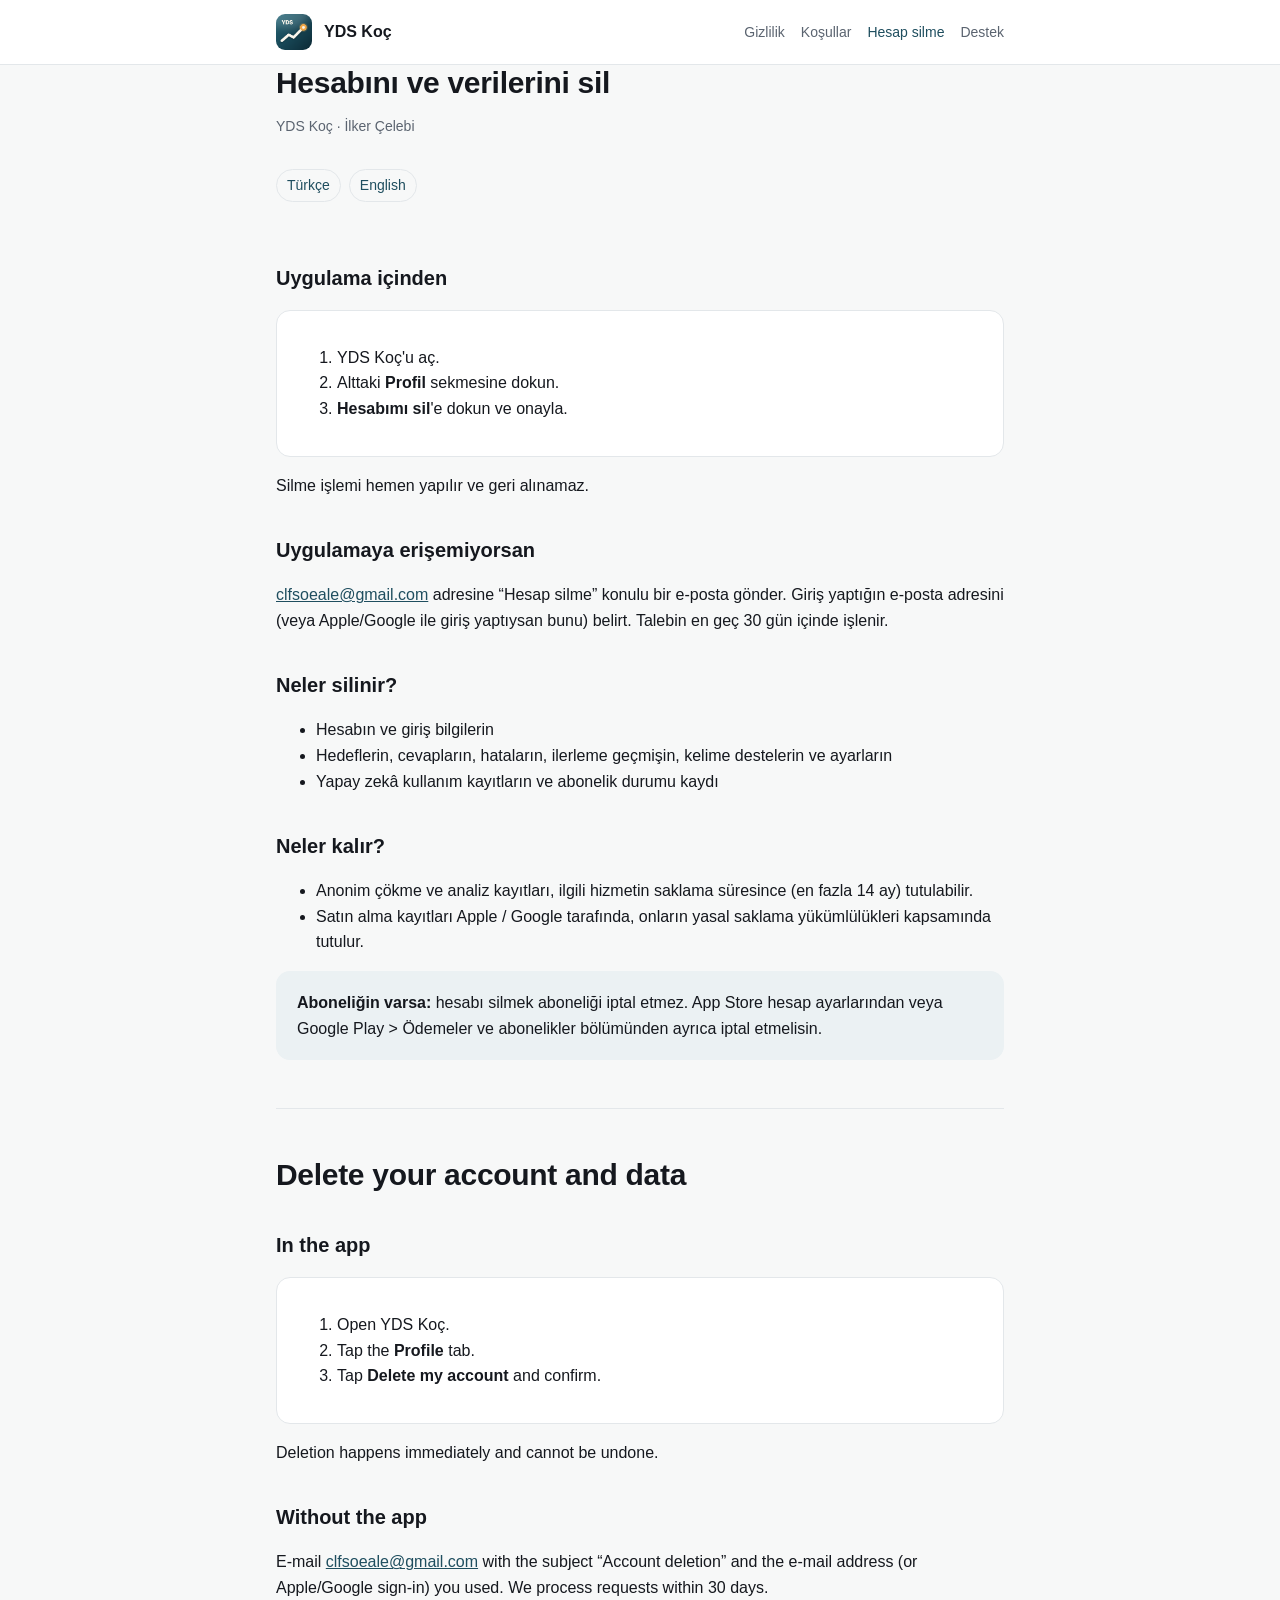
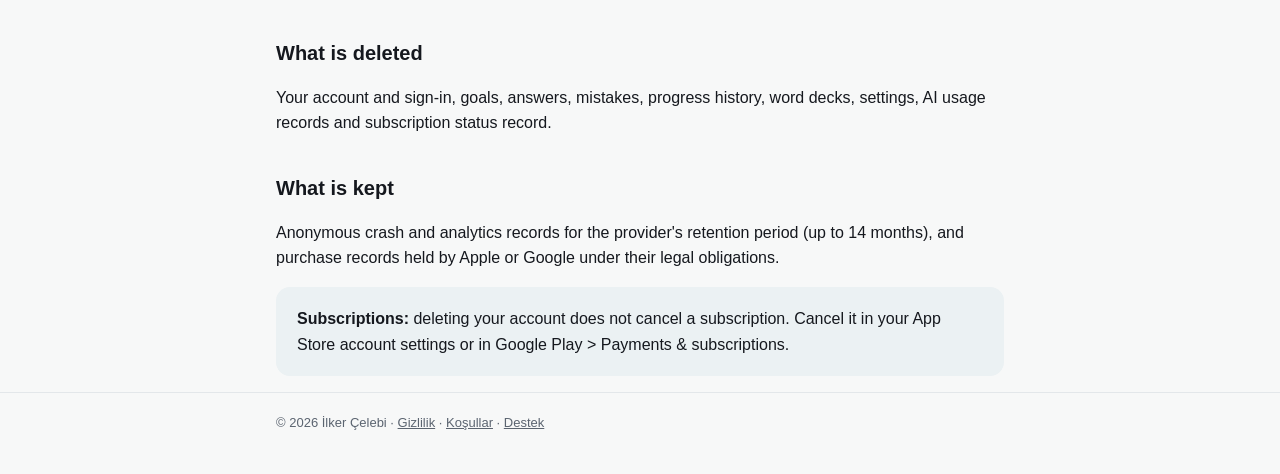
==== delete-account.html @ c04c9025 "Add YDS Koç legal, support and account deletion pages Co-Authored-By: Claude Opus 5.5 <noreply@anthr" ====
<!doctype html>
<html lang="tr">
<head>
<meta charset="utf-8">
<meta name="viewport" content="width=device-width, initial-scale=1">
<title>Hesap Silme · YDS Koç</title>
<meta name="description" content="YDS Koç hesabını ve verilerini nasıl silersin.">
<link rel="icon" href="icon.png">
<link rel="stylesheet" href="style.css">
</head>
<body>
<header class="site"><div class="wrap">
  <img src="icon.png" alt=""><a class="brand" href="./">YDS Koç</a>
  <nav><a href="privacy.html">Gizlilik</a><a href="terms.html">Koşullar</a><a href="delete-account.html" aria-current="page">Hesap silme</a><a href="support.html">Destek</a></nav>
</div></header>
<main class="wrap">
<h1>Hesabını ve verilerini sil</h1>
<p class="meta">YDS Koç · İlker Çelebi</p>
<div class="lang"><a href="#tr">Türkçe</a><a href="#en">English</a></div>

<section id="tr">
<h2>Uygulama içinden</h2>
<div class="card">
<ol>
<li>YDS Koç'u aç.</li>
<li>Alttaki <strong>Profil</strong> sekmesine dokun.</li>
<li><strong>Hesabımı sil</strong>'e dokun ve onayla.</li>
</ol>
</div>
<p>Silme işlemi hemen yapılır ve geri alınamaz.</p>

<h2>Uygulamaya erişemiyorsan</h2>
<p><a href="mailto:clfsoeale@gmail.com?subject=YDS%20Ko%C3%A7%20hesap%20silme">clfsoeale@gmail.com</a> adresine “Hesap silme” konulu bir e-posta gönder. Giriş yaptığın e-posta adresini (veya Apple/Google ile giriş yaptıysan bunu) belirt. Talebin en geç 30 gün içinde işlenir.</p>

<h2>Neler silinir?</h2>
<ul>
<li>Hesabın ve giriş bilgilerin</li>
<li>Hedeflerin, cevapların, hataların, ilerleme geçmişin, kelime destelerin ve ayarların</li>
<li>Yapay zekâ kullanım kayıtların ve abonelik durumu kaydı</li>
</ul>
<h2>Neler kalır?</h2>
<ul>
<li>Anonim çökme ve analiz kayıtları, ilgili hizmetin saklama süresince (en fazla 14 ay) tutulabilir.</li>
<li>Satın alma kayıtları Apple / Google tarafında, onların yasal saklama yükümlülükleri kapsamında tutulur.</li>
</ul>
<div class="card note"><strong>Aboneliğin varsa:</strong> hesabı silmek aboneliği iptal etmez. App Store hesap ayarlarından veya Google Play &gt; Ödemeler ve abonelikler bölümünden ayrıca iptal etmelisin.</div>
</section>

<hr>

<section id="en" lang="en">
<h1>Delete your account and data</h1>
<h2>In the app</h2>
<div class="card"><ol>
<li>Open YDS Koç.</li>
<li>Tap the <strong>Profile</strong> tab.</li>
<li>Tap <strong>Delete my account</strong> and confirm.</li>
</ol></div>
<p>Deletion happens immediately and cannot be undone.</p>
<h2>Without the app</h2>
<p>E-mail <a href="mailto:clfsoeale@gmail.com?subject=YDS%20Ko%C3%A7%20account%20deletion">clfsoeale@gmail.com</a> with the subject “Account deletion” and the e-mail address (or Apple/Google sign-in) you used. We process requests within 30 days.</p>
<h2>What is deleted</h2>
<p>Your account and sign-in, goals, answers, mistakes, progress history, word decks, settings, AI usage records and subscription status record.</p>
<h2>What is kept</h2>
<p>Anonymous crash and analytics records for the provider's retention period (up to 14 months), and purchase records held by Apple or Google under their legal obligations.</p>
<div class="card note"><strong>Subscriptions:</strong> deleting your account does not cancel a subscription. Cancel it in your App Store account settings or in Google Play &gt; Payments &amp; subscriptions.</div>
</section>
</main>
<footer><div class="wrap">© 2026 İlker Çelebi · <a href="privacy.html">Gizlilik</a> · <a href="terms.html">Koşullar</a> · <a href="support.html">Destek</a></div></footer>
</body>
</html>
---- style.css ----
:root {
  --ink: #15181e;
  --muted: #5b6470;
  --line: #e3e7ea;
  --bg: #f7f8f8;
  --surface: #ffffff;
  --primary: #1f4e5f;
  --primary-tint: #ebf1f3;
  --accent: #c9822b;
}
@media (prefers-color-scheme: dark) {
  :root {
    --ink: #e8ecef;
    --muted: #a3adb7;
    --line: #2a3238;
    --bg: #101416;
    --surface: #161c1f;
    --primary: #8fc1d1;
    --primary-tint: #1b2a30;
  }
}
* { box-sizing: border-box; }
html { -webkit-text-size-adjust: 100%; }
body {
  margin: 0;
  background: var(--bg);
  color: var(--ink);
  font: 16px/1.6 -apple-system, BlinkMacSystemFont, "Segoe UI", Roboto, sans-serif;
}
header.site {
  border-bottom: 1px solid var(--line);
  background: var(--surface);
}
header.site .wrap { display: flex; align-items: center; gap: 12px; padding-top: 14px; padding-bottom: 14px; }
header.site img { width: 36px; height: 36px; border-radius: 9px; }
header.site a.brand { color: var(--ink); text-decoration: none; font-weight: 650; }
nav { margin-left: auto; display: flex; gap: 16px; flex-wrap: wrap; font-size: 14px; }
nav a { color: var(--muted); text-decoration: none; }
nav a:hover, nav a[aria-current] { color: var(--primary); }
.wrap { max-width: 760px; margin: 0 auto; padding: 0 16px; }
main { padding: 32px 0 64px; }
h1 { font-size: 30px; line-height: 1.2; margin: 0 0 6px; letter-spacing: -0.01em; }
h2 { font-size: 20px; margin: 36px 0 8px; }
h3 { font-size: 16px; margin: 22px 0 4px; }
p, li { color: var(--ink); }
.meta { color: var(--muted); font-size: 14px; margin-bottom: 24px; }
a { color: var(--primary); }
.lang { display: inline-flex; gap: 8px; margin: 8px 0 24px; font-size: 14px; }
.lang a { padding: 4px 10px; border: 1px solid var(--line); border-radius: 999px; text-decoration: none; }
.card {
  background: var(--surface);
  border: 1px solid var(--line);
  border-radius: 14px;
  padding: 18px 20px;
  margin: 16px 0;
}
.note { background: var(--primary-tint); border-color: transparent; }
table { width: 100%; border-collapse: collapse; font-size: 15px; }
th, td { text-align: left; vertical-align: top; padding: 8px 10px 8px 0; border-bottom: 1px solid var(--line); }
th { color: var(--muted); font-weight: 600; }
.table-scroll { overflow-x: auto; }
hr { border: 0; border-top: 1px solid var(--line); margin: 48px 0; }
.hero { display: flex; gap: 20px; align-items: center; margin-bottom: 8px; }
.hero img { width: 88px; height: 88px; border-radius: 20px; }
.tag { color: var(--accent); font-weight: 600; }
footer { border-top: 1px solid var(--line); color: var(--muted); font-size: 13px; padding: 20px 0 40px; }
footer a { color: var(--muted); }
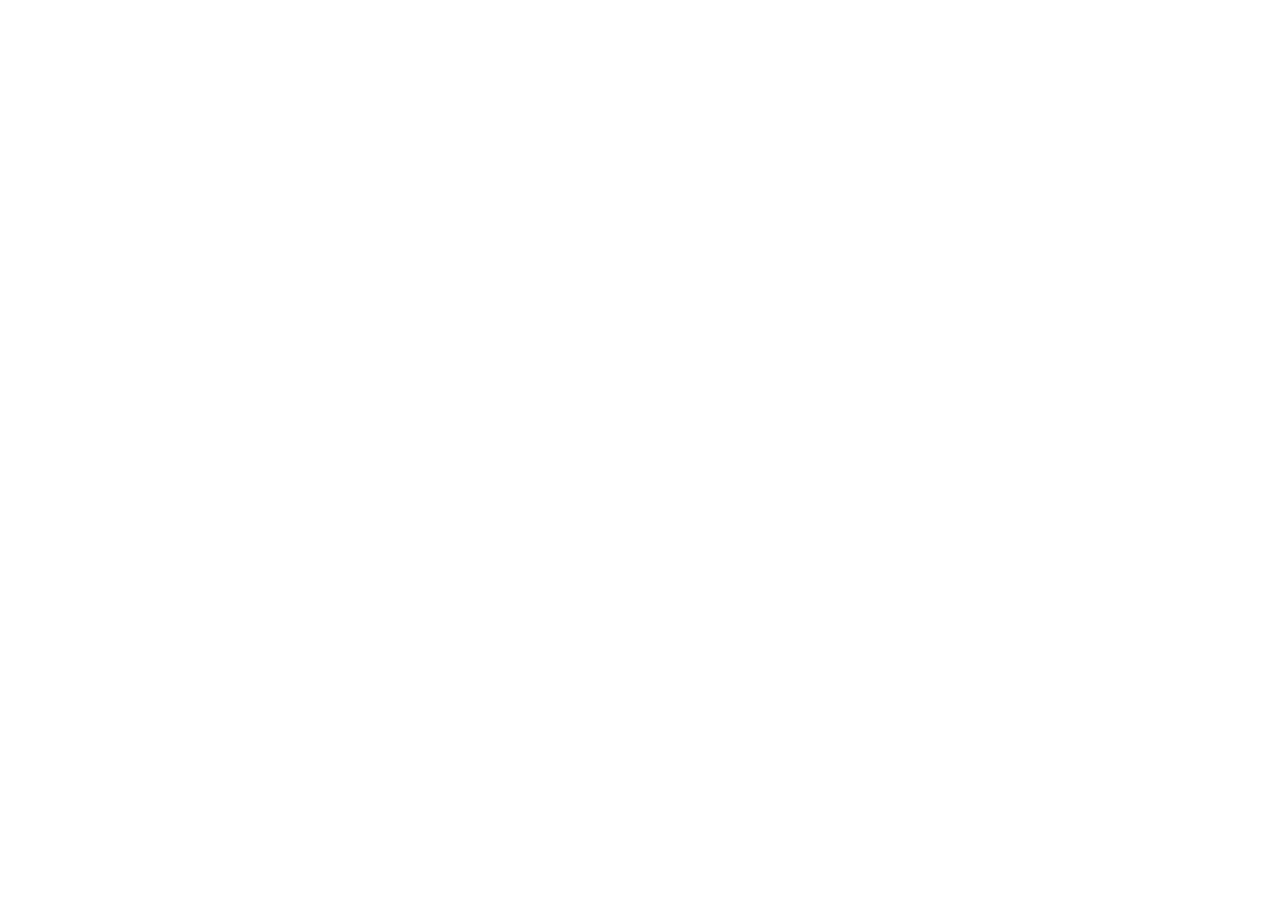
==== commit 42ad73c0: "Moved to ai-dev1234.github.io: redirect stubs" ====
--- a/delete-account.html
+++ b/delete-account.html
@@ -1,71 +1,12 @@
 <!doctype html>
-<html lang="tr">
-<head>
-<meta charset="utf-8">
-<meta name="viewport" content="width=device-width, initial-scale=1">
-<title>Hesap Silme · YDS Koç</title>
-<meta name="description" content="YDS Koç hesabını ve verilerini nasıl silersin.">
-<link rel="icon" href="icon.png">
-<link rel="stylesheet" href="style.css">
-</head>
-<body>
-<header class="site"><div class="wrap">
-  <img src="icon.png" alt=""><a class="brand" href="./">YDS Koç</a>
-  <nav><a href="privacy.html">Gizlilik</a><a href="terms.html">Koşullar</a><a href="delete-account.html" aria-current="page">Hesap silme</a><a href="support.html">Destek</a></nav>
-</div></header>
-<main class="wrap">
-<h1>Hesabını ve verilerini sil</h1>
-<p class="meta">YDS Koç · İlker Çelebi</p>
-<div class="lang"><a href="#tr">Türkçe</a><a href="#en">English</a></div>
-
-<section id="tr">
-<h2>Uygulama içinden</h2>
-<div class="card">
-<ol>
-<li>YDS Koç'u aç.</li>
-<li>Alttaki <strong>Profil</strong> sekmesine dokun.</li>
-<li><strong>Hesabımı sil</strong>'e dokun ve onayla.</li>
-</ol>
-</div>
-<p>Silme işlemi hemen yapılır ve geri alınamaz.</p>
-
-<h2>Uygulamaya erişemiyorsan</h2>
-<p><a href="mailto:clfsoeale@gmail.com?subject=YDS%20Ko%C3%A7%20hesap%20silme">clfsoeale@gmail.com</a> adresine “Hesap silme” konulu bir e-posta gönder. Giriş yaptığın e-posta adresini (veya Apple/Google ile giriş yaptıysan bunu) belirt. Talebin en geç 30 gün içinde işlenir.</p>
-
-<h2>Neler silinir?</h2>
-<ul>
-<li>Hesabın ve giriş bilgilerin</li>
-<li>Hedeflerin, cevapların, hataların, ilerleme geçmişin, kelime destelerin ve ayarların</li>
-<li>Yapay zekâ kullanım kayıtların ve abonelik durumu kaydı</li>
-</ul>
-<h2>Neler kalır?</h2>
-<ul>
-<li>Anonim çökme ve analiz kayıtları, ilgili hizmetin saklama süresince (en fazla 14 ay) tutulabilir.</li>
-<li>Satın alma kayıtları Apple / Google tarafında, onların yasal saklama yükümlülükleri kapsamında tutulur.</li>
-</ul>
-<div class="card note"><strong>Aboneliğin varsa:</strong> hesabı silmek aboneliği iptal etmez. App Store hesap ayarlarından veya Google Play &gt; Ödemeler ve abonelikler bölümünden ayrıca iptal etmelisin.</div>
-</section>
-
-<hr>
-
-<section id="en" lang="en">
-<h1>Delete your account and data</h1>
-<h2>In the app</h2>
-<div class="card"><ol>
-<li>Open YDS Koç.</li>
-<li>Tap the <strong>Profile</strong> tab.</li>
-<li>Tap <strong>Delete my account</strong> and confirm.</li>
-</ol></div>
-<p>Deletion happens immediately and cannot be undone.</p>
-<h2>Without the app</h2>
-<p>E-mail <a href="mailto:clfsoeale@gmail.com?subject=YDS%20Ko%C3%A7%20account%20deletion">clfsoeale@gmail.com</a> with the subject “Account deletion” and the e-mail address (or Apple/Google sign-in) you used. We process requests within 30 days.</p>
-<h2>What is deleted</h2>
-<p>Your account and sign-in, goals, answers, mistakes, progress history, word decks, settings, AI usage records and subscription status record.</p>
-<h2>What is kept</h2>
-<p>Anonymous crash and analytics records for the provider's retention period (up to 14 months), and purchase records held by Apple or Google under their legal obligations.</p>
-<div class="card note"><strong>Subscriptions:</strong> deleting your account does not cancel a subscription. Cancel it in your App Store account settings or in Google Play &gt; Payments &amp; subscriptions.</div>
-</section>
-</main>
-<footer><div class="wrap">© 2026 İlker Çelebi · <a href="privacy.html">Gizlilik</a> · <a href="terms.html">Koşullar</a> · <a href="support.html">Destek</a></div></footer>
-</body>
-</html>
+<html lang="tr"><head><meta charset="utf-8">
+<meta name="viewport" content="width=device-width,initial-scale=1">
+<title>Taşındı / Moved</title>
+<meta name="robots" content="noindex">
+<link rel="canonical" href="https://ai-dev1234.github.io/yds/delete-account.html">
+<script>location.replace("https://ai-dev1234.github.io"+location.pathname+location.search+location.hash);</script>
+<meta http-equiv="refresh" content="0; url=https://ai-dev1234.github.io/yds/delete-account.html">
+</head><body style="font:16px/1.5 system-ui,sans-serif;max-width:560px;margin:48px auto;padding:0 16px">
+<p>Bu sayfa taşındı. / This page has moved.</p>
+<p><a href="https://ai-dev1234.github.io/yds/delete-account.html">https://ai-dev1234.github.io/yds/delete-account.html</a></p>
+</body></html>
